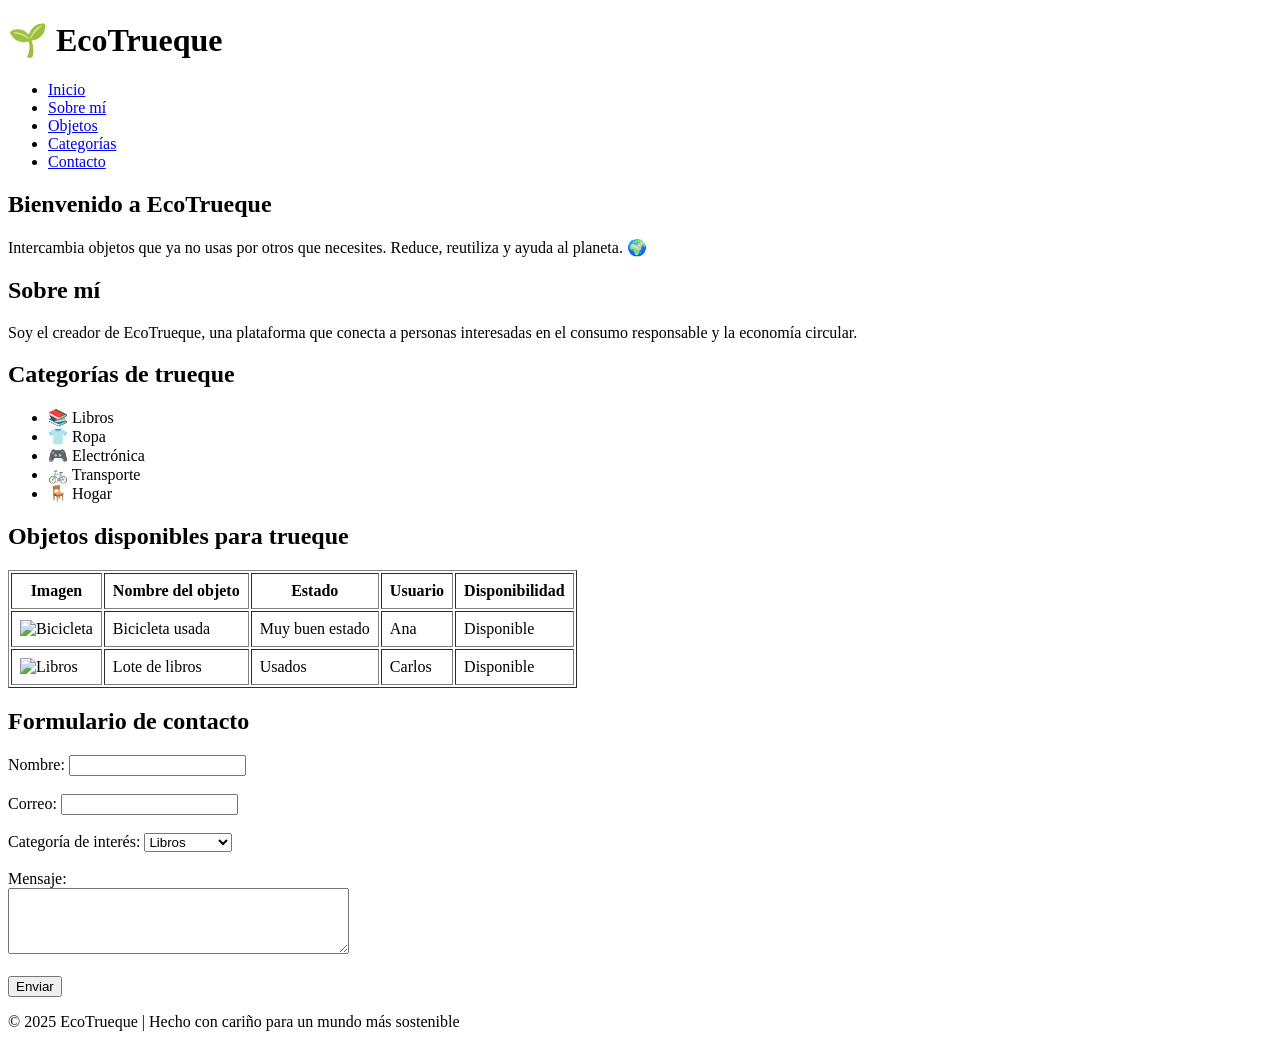
==== EcoTrueque.html @ 469d0162 "Archivo de EcoTrueque nombre arreglado" ====
<!DOCTYPE html>
<html lang="es">
<head>
    <link rel="stylesheet" href="EcoTrueque.css">
    <meta charset="UTF-8">
    <meta name="viewport" content="width=device-width, initial-scale=1.0">
    <title>EcoTrueque</title>
</head>
<body>

    <!-- Encabezado -->
    <header>
        <h1>🌱 EcoTrueque</h1>
        <nav>
            <ul>
                <li><a href="#inicio">Inicio</a></li>
                <li><a href="#sobre-mi">Sobre mí</a></li>
                <li><a href="#proyectos">Objetos</a></li>
                <li><a href="#categorias">Categorías</a></li>
                <li><a href="#contacto">Contacto</a></li>
            </ul>
        </nav>
    </header>

    <!-- Sección de bienvenida -->
    <main>
        <section id="inicio">
            <h2>Bienvenido a EcoTrueque</h2>
            <p>Intercambia objetos que ya no usas por otros que necesites. Reduce, reutiliza y ayuda al planeta. 🌍</p>
        </section>

        <!-- Sección sobre mí -->
        <section id="sobre-mi">
            <h2>Sobre mí</h2>
            <p>Soy el creador de EcoTrueque, una plataforma que conecta a personas interesadas en el consumo responsable y la economía circular.</p>
        </section>

        <!-- Lista de categorías -->
        <section id="categorias">
            <h2>Categorías de trueque</h2>
            <ul>
                <li>📚 Libros</li>
                <li>👕 Ropa</li>
                <li>🎮 Electrónica</li>
                <li>🚲 Transporte</li>
                <li>🪑 Hogar</li>
            </ul>
        </section>

        <!-- Tabla de objetos disponibles -->
        <section id="proyectos">
            <h2>Objetos disponibles para trueque</h2>
            <table border="1" cellpadding="8">
                <thead>
                    <tr>
                        <th>Imagen</th>
                        <th>Nombre del objeto</th>
                        <th>Estado</th>
                        <th>Usuario</th>
                        <th>Disponibilidad</th>
                    </tr>
                </thead>
                <tbody>
                    <tr>
                        <td><img src="bicicleta.jpg" alt="Bicicleta" width="80"></td>
                        <td>Bicicleta usada</td>
                        <td>Muy buen estado</td>
                        <td>Ana</td>
                        <td>Disponible</td>
                    </tr>
                    <tr>
                        <td><img src="libros.jpg" alt="Libros" width="80"></td>
                        <td>Lote de libros</td>
                        <td>Usados</td>
                        <td>Carlos</td>
                        <td>Disponible</td>
                    </tr>
                </tbody>
            </table>
        </section>

        <!-- Formulario de contacto -->
        <section id="contacto">
            <h2>Formulario de contacto</h2>
            <form>
                <label for="nombre">Nombre:</label>
                <input type="text" id="nombre" name="nombre" required><br><br>

                <label for="email">Correo:</label>
                <input type="email" id="email" name="email" required><br><br>

                <label for="categoria">Categoría de interés:</label>
                <select id="categoria" name="categoria">
                    <option value="libros">Libros</option>
                    <option value="ropa">Ropa</option>
                    <option value="electronica">Electrónica</option>
                    <option value="transporte">Transporte</option>
                    <option value="hogar">Hogar</option>
                </select><br><br>

                <label for="mensaje">Mensaje:</label><br>
                <textarea id="mensaje" name="mensaje" rows="4" cols="40"></textarea><br><br>

                <input type="submit" value="Enviar">
            </form>
        </section>
    </main>

    <!-- Pie de página -->
    <footer>
        <p>© 2025 EcoTrueque | Hecho con cariño para un mundo más sostenible</p>
    </footer>

</body>
</html>
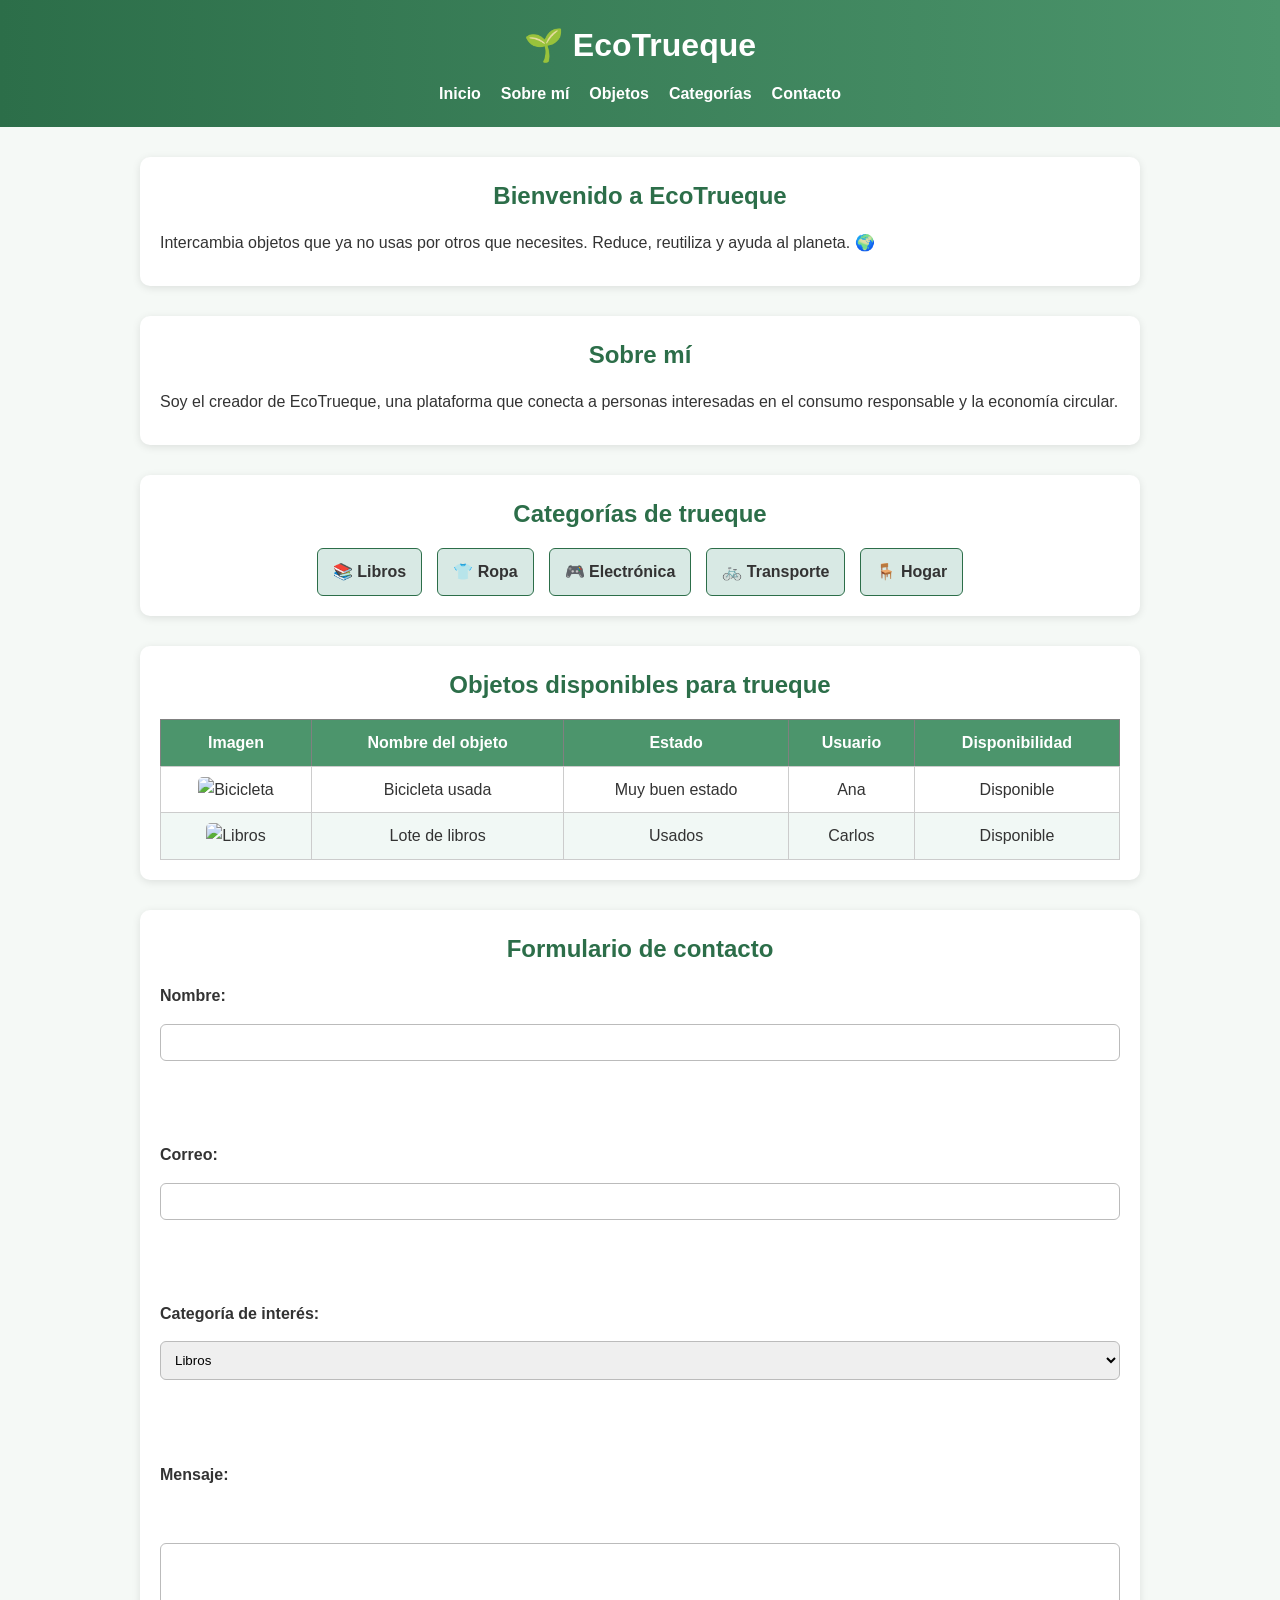
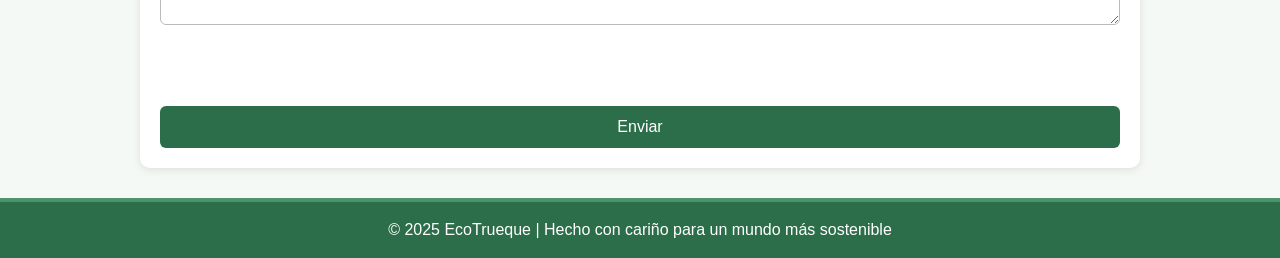
==== commit 0cd7a1e2: "Favicon para EcoTrueque" ====
--- a/EcoTrueque.html
+++ b/EcoTrueque.html
@@ -5,6 +5,7 @@
     <meta charset="UTF-8">
     <meta name="viewport" content="width=device-width, initial-scale=1.0">
     <title>EcoTrueque</title>
+    <link rel="icon" type="image/png" href="EcoTrueque Favicon.png">
 </head>
 <body>
 
--- a/EcoTrueque.css
+++ b/EcoTrueque.css
@@ -0,0 +1,168 @@
+
+* {
+  margin: 0;
+  padding: 0;
+  box-sizing: border-box;
+  font-family: "Segoe UI", Tahoma, sans-serif;
+}
+
+body {
+  background-color: #f5f9f6;
+  color: #333;
+  line-height: 1.6;
+}
+
+header {
+  background: linear-gradient(90deg, #2c6e49, #4c956c);
+  color: white;
+  padding: 20px 15px;
+  text-align: center;
+  position: sticky;
+  top: 0;
+  z-index: 1000;
+}
+
+header h1 {
+  font-size: 2rem;
+  margin-bottom: 10px;
+}
+
+header nav ul {
+  list-style: none;
+  display: flex;
+  justify-content: center;
+  flex-wrap: wrap;
+  gap: 20px;
+}
+
+header nav ul li a {
+  color: white;
+  text-decoration: none;
+  font-weight: bold;
+  transition: color 0.3s ease;
+}
+
+header nav ul li a:hover {
+  color: #d8f3dc;
+}
+
+section {
+  max-width: 1000px;
+  margin: 30px auto;
+  padding: 20px;
+  background: white;
+  border-radius: 10px;
+  box-shadow: 0 2px 8px rgba(0, 0, 0, 0.1);
+}
+
+section h2 {
+  text-align: center;
+  margin-bottom: 15px;
+  color: #2c6e49;
+}
+
+section p {
+  margin-bottom: 10px;
+}
+
+#categorias ul {
+  list-style: none;
+  display: flex;
+  flex-wrap: wrap;
+  justify-content: center;
+  gap: 15px;
+  margin-top: 15px;
+}
+
+#categorias ul li {
+  background: #d8e9e4;
+  border: 1px solid #2c6e49;
+  border-radius: 6px;
+  padding: 10px 15px;
+  font-weight: bold;
+  transition: transform 0.2s ease;
+}
+
+#categorias ul li:hover {
+  transform: scale(1.05);
+  background: #b7dfcc;
+}
+
+#proyectos table {
+  width: 100%;
+  border-collapse: collapse;
+  margin-top: 15px;
+}
+
+#proyectos th {
+  background: #4c956c;
+  color: white;
+  padding: 10px;
+  text-align: center;
+}
+
+#proyectos td {
+  border: 1px solid #ccc;
+  padding: 10px;
+  text-align: center;
+}
+
+#proyectos tr:nth-child(even) {
+  background: #f1f8f5;
+}
+
+#proyectos img {
+  border-radius: 5px;
+}
+
+form {
+  display: grid;
+  gap: 15px;
+}
+
+form label {
+  font-weight: bold;
+}
+
+input[type="text"],
+input[type="email"],
+select,
+textarea {
+  width: 100%;
+  padding: 10px;
+  border: 1px solid #bbb;
+  border-radius: 6px;
+  outline: none;
+  transition: border 0.3s ease;
+}
+
+input[type="text"]:focus,
+input[type="email"]:focus,
+select:focus,
+textarea:focus {
+  border: 1px solid #2c6e49;
+}
+
+input[type="submit"] {
+  background: #2c6e49;
+  color: white;
+  border: none;
+  padding: 12px;
+  border-radius: 6px;
+  cursor: pointer;
+  font-size: 1rem;
+  transition: background 0.3s ease;
+}
+
+input[type="submit"]:hover {
+  background: #4c956c;
+}
+
+footer {
+  background: #2c6e49;
+  color: white;
+  text-align: center;
+  padding: 15px;
+  margin-top: 20px;
+  border-top: 4px solid #4c956c;
+}
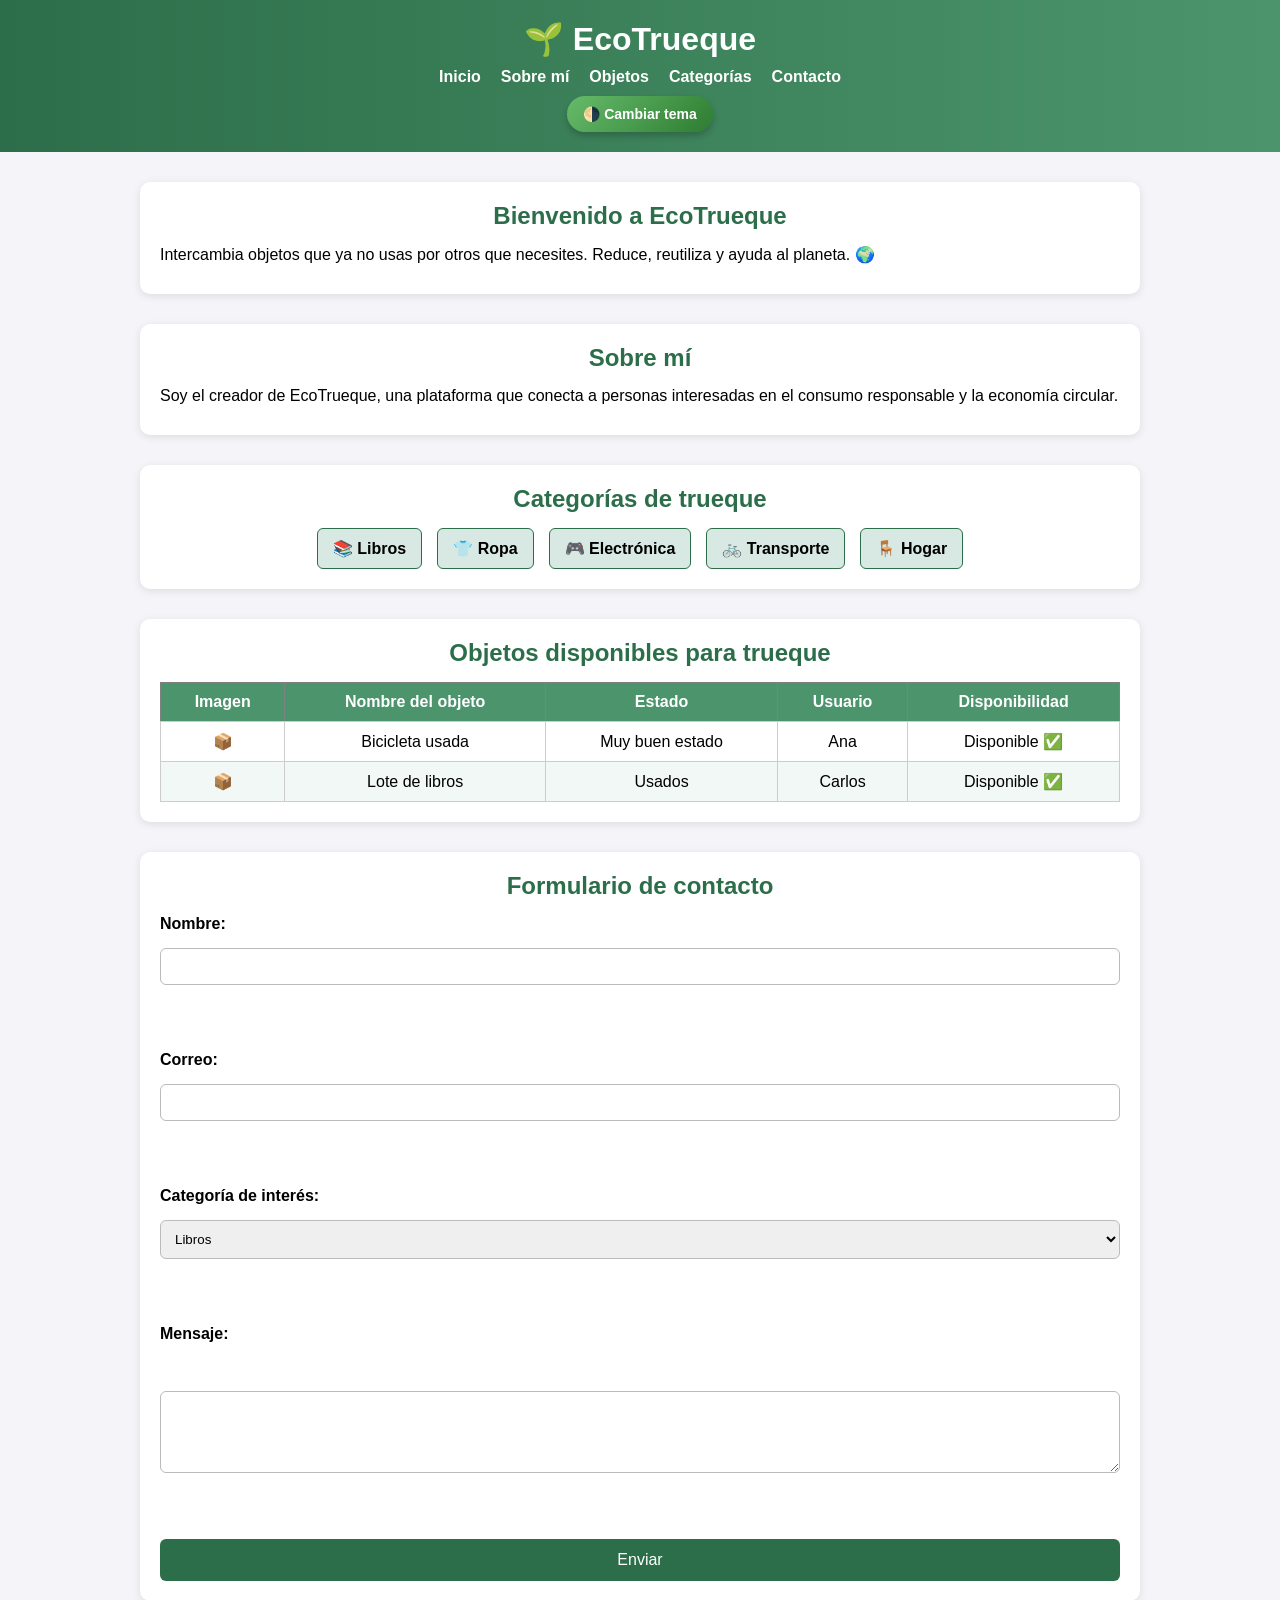
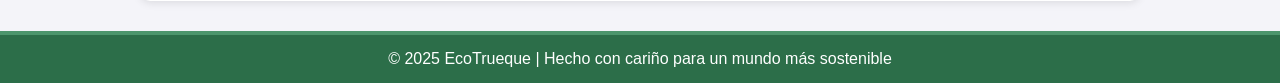
==== commit 61ffa15e: "Variables – Condicionales – Eventos – Funciones con JS" ====
--- a/EcoTrueque.html
+++ b/EcoTrueque.html
@@ -21,6 +21,9 @@
                 <li><a href="#contacto">Contacto</a></li>
             </ul>
         </nav>
+
+         <button id="btn-tema">🌗 Cambiar tema</button>
+
     </header>
 
     <!-- Sección de bienvenida -->
@@ -111,6 +114,6 @@
     <footer>
         <p>© 2025 EcoTrueque | Hecho con cariño para un mundo más sostenible</p>
     </footer>
-
+<script src="EcoTrueque.js"></script>
 </body>
 </html>
--- a/EcoTrueque.css
+++ b/EcoTrueque.css
@@ -6,10 +6,18 @@
   font-family: "Segoe UI", Tahoma, sans-serif;
 }
 
+
 body {
-  background-color: #f5f9f6;
-  color: #333;
-  line-height: 1.6;
+    background-color: #f4f4f9;
+    color: #000; 
+    transition: background-color 0.6s ease, color 0.6s ease;
+    font-family: Arial, sans-serif;
+}
+
+
+body.oscuro {
+    background-color: #222;
+    color: #000;
 }
 
 header {
@@ -165,4 +173,23 @@
   padding: 15px;
   margin-top: 20px;
   border-top: 4px solid #4c956c;
+}
+
+#btn-tema {
+    background: linear-gradient(135deg, #66bb6a, #2e7d32);
+    color: white;
+    border: none;
+    padding: 10px 16px;
+    border-radius: 30px;
+    cursor: pointer;
+    margin-top: 10px;
+    font-weight: bold;
+    font-size: 14px;
+    box-shadow: 0px 4px 6px rgba(0,0,0,0.2);
+    transition: all 0.3s ease;
+}
+
+#btn-tema:hover {
+    transform: scale(1.1);
+    background: linear-gradient(135deg, #81c784, #388e3c);
 }
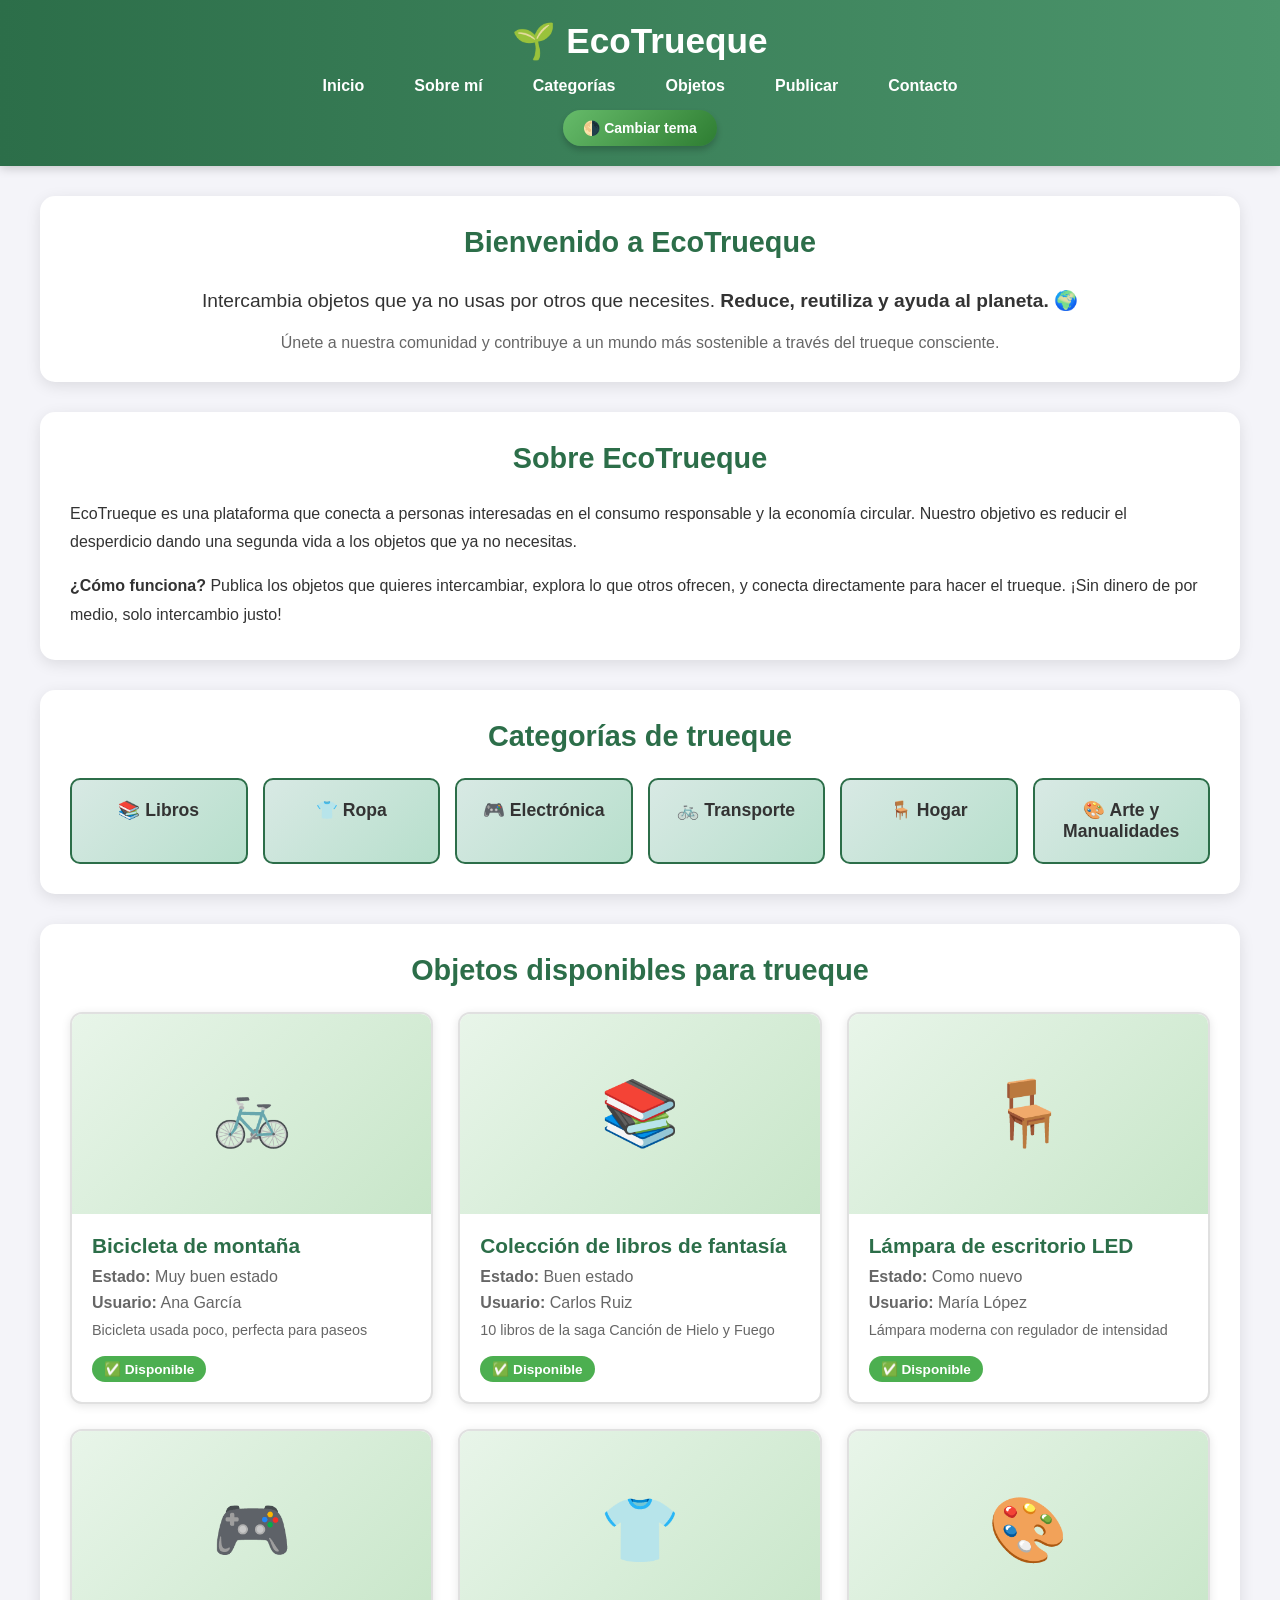
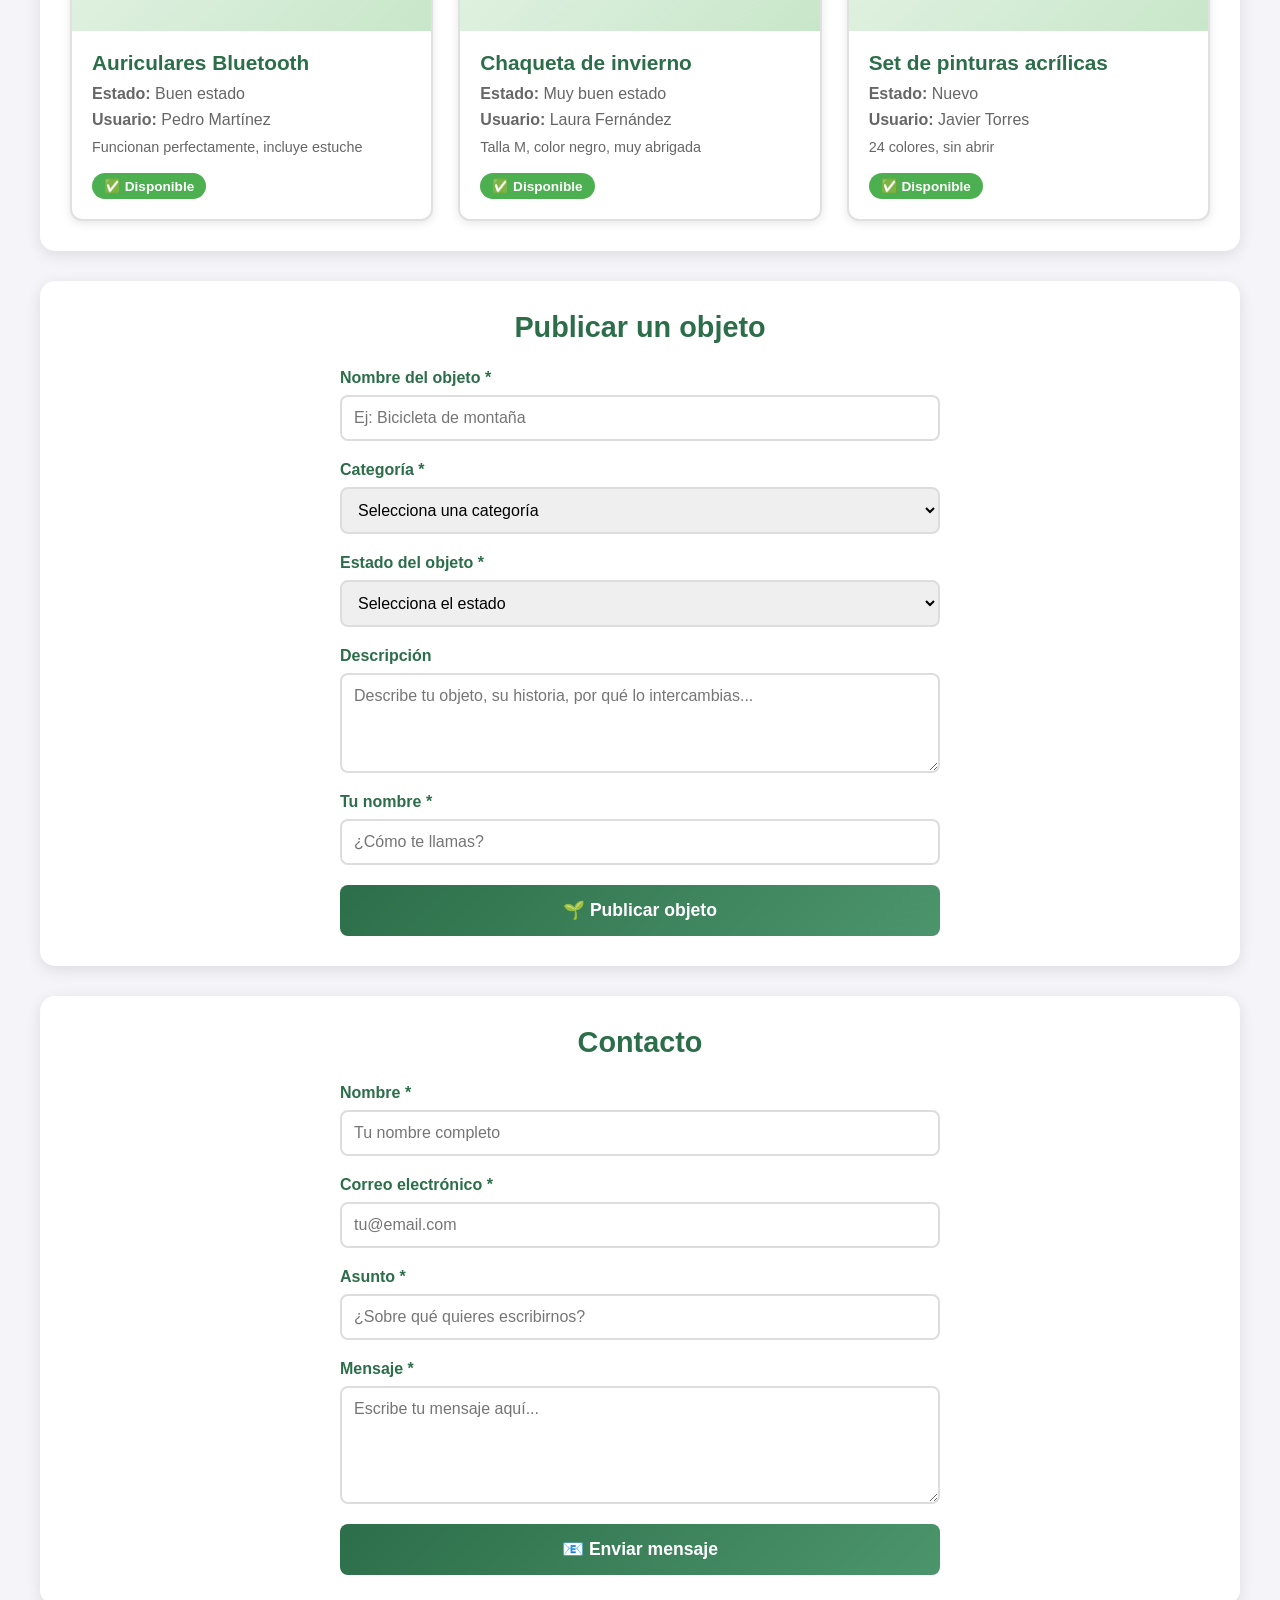
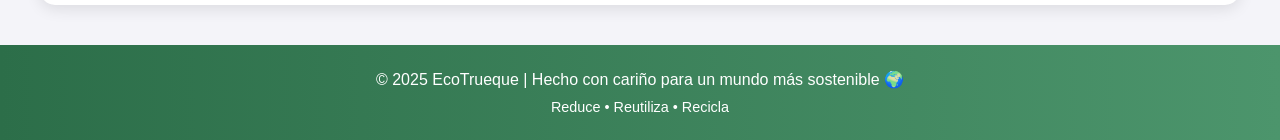
==== commit d08edf2b: "Proyecto Finalizado" ====
--- a/EcoTrueque.html
+++ b/EcoTrueque.html
@@ -4,42 +4,51 @@
     <link rel="stylesheet" href="EcoTrueque.css">
     <meta charset="UTF-8">
     <meta name="viewport" content="width=device-width, initial-scale=1.0">
-    <title>EcoTrueque</title>
+    <title>🌱 EcoTrueque - Intercambia y Recicla</title>
     <link rel="icon" type="image/png" href="EcoTrueque Favicon.png">
+    
 </head>
 <body>
-
-    <!-- Encabezado -->
     <header>
         <h1>🌱 EcoTrueque</h1>
         <nav>
             <ul>
                 <li><a href="#inicio">Inicio</a></li>
                 <li><a href="#sobre-mi">Sobre mí</a></li>
-                <li><a href="#proyectos">Objetos</a></li>
                 <li><a href="#categorias">Categorías</a></li>
+                <li><a href="#objetos">Objetos</a></li>
+                <li><a href="#publicar">Publicar</a></li>
                 <li><a href="#contacto">Contacto</a></li>
             </ul>
         </nav>
-
-         <button id="btn-tema">🌗 Cambiar tema</button>
-
+        <button id="btn-tema">🌗 Cambiar tema</button>
     </header>
 
-    <!-- Sección de bienvenida -->
     <main>
         <section id="inicio">
             <h2>Bienvenido a EcoTrueque</h2>
-            <p>Intercambia objetos que ya no usas por otros que necesites. Reduce, reutiliza y ayuda al planeta. 🌍</p>
+            <p style="text-align: center; font-size: 1.2rem; line-height: 1.8;">
+                Intercambia objetos que ya no usas por otros que necesites. 
+                <strong>Reduce, reutiliza y ayuda al planeta.</strong> 🌍
+            </p>
+            <p style="text-align: center; margin-top: 15px; color: #666;">
+                Únete a nuestra comunidad y contribuye a un mundo más sostenible a través del trueque consciente.
+            </p>
         </section>
 
-        <!-- Sección sobre mí -->
         <section id="sobre-mi">
-            <h2>Sobre mí</h2>
-            <p>Soy el creador de EcoTrueque, una plataforma que conecta a personas interesadas en el consumo responsable y la economía circular.</p>
+            <h2>Sobre EcoTrueque</h2>
+            <p style="line-height: 1.8;">
+                EcoTrueque es una plataforma que conecta a personas interesadas en el consumo responsable 
+                y la economía circular. Nuestro objetivo es reducir el desperdicio dando una segunda vida 
+                a los objetos que ya no necesitas.
+            </p>
+            <p style="margin-top: 15px; line-height: 1.8;">
+                <strong>¿Cómo funciona?</strong> Publica los objetos que quieres intercambiar, explora lo que otros 
+                ofrecen, y conecta directamente para hacer el trueque. ¡Sin dinero de por medio, solo intercambio justo!
+            </p>
         </section>
 
-        <!-- Lista de categorías -->
         <section id="categorias">
             <h2>Categorías de trueque</h2>
             <ul>
@@ -48,72 +57,95 @@
                 <li>🎮 Electrónica</li>
                 <li>🚲 Transporte</li>
                 <li>🪑 Hogar</li>
+                <li>🎨 Arte y Manualidades</li>
             </ul>
         </section>
 
-        <!-- Tabla de objetos disponibles -->
-        <section id="proyectos">
+        <section id="objetos">
             <h2>Objetos disponibles para trueque</h2>
-            <table border="1" cellpadding="8">
-                <thead>
-                    <tr>
-                        <th>Imagen</th>
-                        <th>Nombre del objeto</th>
-                        <th>Estado</th>
-                        <th>Usuario</th>
-                        <th>Disponibilidad</th>
-                    </tr>
-                </thead>
-                <tbody>
-                    <tr>
-                        <td><img src="bicicleta.jpg" alt="Bicicleta" width="80"></td>
-                        <td>Bicicleta usada</td>
-                        <td>Muy buen estado</td>
-                        <td>Ana</td>
-                        <td>Disponible</td>
-                    </tr>
-                    <tr>
-                        <td><img src="libros.jpg" alt="Libros" width="80"></td>
-                        <td>Lote de libros</td>
-                        <td>Usados</td>
-                        <td>Carlos</td>
-                        <td>Disponible</td>
-                    </tr>
-                </tbody>
-            </table>
+            <div id="alertContainer"></div>
+            <div class="objetos-grid" id="objetosGrid"></div>
         </section>
 
-        <!-- Formulario de contacto -->
+        <section id="publicar">
+            <h2>Publicar un objeto</h2>
+            <form id="formPublicar">
+                <div class="form-group">
+                    <label for="nombreObjeto">Nombre del objeto *</label>
+                    <input type="text" id="nombreObjeto" required placeholder="Ej: Bicicleta de montaña">
+                </div>
+
+                <div class="form-group">
+                    <label for="categoria">Categoría *</label>
+                    <select id="categoria" required>
+                        <option value="">Selecciona una categoría</option>
+                        <option value="libros">📚 Libros</option>
+                        <option value="ropa">👕 Ropa</option>
+                        <option value="electronica">🎮 Electrónica</option>
+                        <option value="transporte">🚲 Transporte</option>
+                        <option value="hogar">🪑 Hogar</option>
+                        <option value="arte">🎨 Arte y Manualidades</option>
+                    </select>
+                </div>
+
+                <div class="form-group">
+                    <label for="estado">Estado del objeto *</label>
+                    <select id="estado" required>
+                        <option value="">Selecciona el estado</option>
+                        <option value="nuevo">Nuevo</option>
+                        <option value="como nuevo">Como nuevo</option>
+                        <option value="muy buen estado">Muy buen estado</option>
+                        <option value="buen estado">Buen estado</option>
+                        <option value="usado">Usado</option>
+                    </select>
+                </div>
+
+                <div class="form-group">
+                    <label for="descripcion">Descripción</label>
+                    <textarea id="descripcion" rows="4" placeholder="Describe tu objeto, su historia, por qué lo intercambias..."></textarea>
+                </div>
+
+                <div class="form-group">
+                    <label for="nombreUsuario">Tu nombre *</label>
+                    <input type="text" id="nombreUsuario" required placeholder="¿Cómo te llamas?">
+                </div>
+
+                <button type="submit" class="btn-submit">🌱 Publicar objeto</button>
+            </form>
+        </section>
+
         <section id="contacto">
-            <h2>Formulario de contacto</h2>
-            <form>
-                <label for="nombre">Nombre:</label>
-                <input type="text" id="nombre" name="nombre" required><br><br>
+            <h2>Contacto</h2>
+            <form id="formContacto">
+                <div class="form-group">
+                    <label for="nombre">Nombre *</label>
+                    <input type="text" id="nombre" required placeholder="Tu nombre completo">
+                </div>
 
-                <label for="email">Correo:</label>
-                <input type="email" id="email" name="email" required><br><br>
+                <div class="form-group">
+                    <label for="email">Correo electrónico *</label>
+                    <input type="email" id="email" required placeholder="tu@email.com">
+                </div>
 
-                <label for="categoria">Categoría de interés:</label>
-                <select id="categoria" name="categoria">
-                    <option value="libros">Libros</option>
-                    <option value="ropa">Ropa</option>
-                    <option value="electronica">Electrónica</option>
-                    <option value="transporte">Transporte</option>
-                    <option value="hogar">Hogar</option>
-                </select><br><br>
+                <div class="form-group">
+                    <label for="asunto">Asunto *</label>
+                    <input type="text" id="asunto" required placeholder="¿Sobre qué quieres escribirnos?">
+                </div>
 
-                <label for="mensaje">Mensaje:</label><br>
-                <textarea id="mensaje" name="mensaje" rows="4" cols="40"></textarea><br><br>
+                <div class="form-group">
+                    <label for="mensaje">Mensaje *</label>
+                    <textarea id="mensaje" rows="5" required placeholder="Escribe tu mensaje aquí..."></textarea>
+                </div>
 
-                <input type="submit" value="Enviar">
+                <button type="submit" class="btn-submit">📧 Enviar mensaje</button>
             </form>
         </section>
     </main>
 
-    <!-- Pie de página -->
     <footer>
-        <p>© 2025 EcoTrueque | Hecho con cariño para un mundo más sostenible</p>
+        <p>© 2025 EcoTrueque | Hecho con cariño para un mundo más sostenible 🌍</p>
+        <p style="margin-top: 10px; font-size: 0.9rem;">Reduce • Reutiliza • Recicla</p>
     </footer>
-<script src="EcoTrueque.js"></script>
+    <script src="EcoTrueque.js"></script>
 </body>
 </html>
--- a/EcoTrueque.css
+++ b/EcoTrueque.css
@@ -1,195 +1,292 @@
-
 * {
-  margin: 0;
-  padding: 0;
-  box-sizing: border-box;
-  font-family: "Segoe UI", Tahoma, sans-serif;
-}
-
-
-body {
-    background-color: #f4f4f9;
-    color: #000; 
-    transition: background-color 0.6s ease, color 0.6s ease;
-    font-family: Arial, sans-serif;
-}
-
-
-body.oscuro {
-    background-color: #222;
-    color: #000;
-}
-
-header {
-  background: linear-gradient(90deg, #2c6e49, #4c956c);
-  color: white;
-  padding: 20px 15px;
-  text-align: center;
-  position: sticky;
-  top: 0;
-  z-index: 1000;
-}
-
-header h1 {
-  font-size: 2rem;
-  margin-bottom: 10px;
-}
-
-header nav ul {
-  list-style: none;
-  display: flex;
-  justify-content: center;
-  flex-wrap: wrap;
-  gap: 20px;
-}
-
-header nav ul li a {
-  color: white;
-  text-decoration: none;
-  font-weight: bold;
-  transition: color 0.3s ease;
-}
-
-header nav ul li a:hover {
-  color: #d8f3dc;
-}
-
-section {
-  max-width: 1000px;
-  margin: 30px auto;
-  padding: 20px;
-  background: white;
-  border-radius: 10px;
-  box-shadow: 0 2px 8px rgba(0, 0, 0, 0.1);
-}
-
-section h2 {
-  text-align: center;
-  margin-bottom: 15px;
-  color: #2c6e49;
-}
-
-section p {
-  margin-bottom: 10px;
-}
-
-#categorias ul {
-  list-style: none;
-  display: flex;
-  flex-wrap: wrap;
-  justify-content: center;
-  gap: 15px;
-  margin-top: 15px;
-}
-
-#categorias ul li {
-  background: #d8e9e4;
-  border: 1px solid #2c6e49;
-  border-radius: 6px;
-  padding: 10px 15px;
-  font-weight: bold;
-  transition: transform 0.2s ease;
-}
-
-#categorias ul li:hover {
-  transform: scale(1.05);
-  background: #b7dfcc;
-}
-
-#proyectos table {
-  width: 100%;
-  border-collapse: collapse;
-  margin-top: 15px;
-}
-
-#proyectos th {
-  background: #4c956c;
-  color: white;
-  padding: 10px;
-  text-align: center;
-}
-
-#proyectos td {
-  border: 1px solid #ccc;
-  padding: 10px;
-  text-align: center;
-}
-
-#proyectos tr:nth-child(even) {
-  background: #f1f8f5;
-}
-
-#proyectos img {
-  border-radius: 5px;
-}
-
-form {
-  display: grid;
-  gap: 15px;
-}
-
-form label {
-  font-weight: bold;
-}
-
-input[type="text"],
-input[type="email"],
-select,
-textarea {
-  width: 100%;
-  padding: 10px;
-  border: 1px solid #bbb;
-  border-radius: 6px;
-  outline: none;
-  transition: border 0.3s ease;
-}
-
-input[type="text"]:focus,
-input[type="email"]:focus,
-select:focus,
-textarea:focus {
-  border: 1px solid #2c6e49;
-}
-
-input[type="submit"] {
-  background: #2c6e49;
-  color: white;
-  border: none;
-  padding: 12px;
-  border-radius: 6px;
-  cursor: pointer;
-  font-size: 1rem;
-  transition: background 0.3s ease;
-}
-
-input[type="submit"]:hover {
-  background: #4c956c;
-}
-
-footer {
-  background: #2c6e49;
-  color: white;
-  text-align: center;
-  padding: 15px;
-  margin-top: 20px;
-  border-top: 4px solid #4c956c;
-}
-
-#btn-tema {
-    background: linear-gradient(135deg, #66bb6a, #2e7d32);
-    color: white;
-    border: none;
-    padding: 10px 16px;
-    border-radius: 30px;
-    cursor: pointer;
-    margin-top: 10px;
-    font-weight: bold;
-    font-size: 14px;
-    box-shadow: 0px 4px 6px rgba(0,0,0,0.2);
-    transition: all 0.3s ease;
-}
-
-#btn-tema:hover {
-    transform: scale(1.1);
-    background: linear-gradient(135deg, #81c784, #388e3c);
-}+            margin: 0;
+            padding: 0;
+            box-sizing: border-box;
+            font-family: "Segoe UI", Tahoma, sans-serif;
+        }
+
+        body {
+            background-color: #f4f4f9;
+            color: #333;
+            transition: background-color 0.6s ease, color 0.6s ease;
+        }
+
+        body.oscuro {
+            background-color: #1a1a1a;
+            color: #e0e0e0;
+        }
+
+        body.oscuro section {
+            background: #2a2a2a;
+            color: #e0e0e0;
+        }
+
+        body.oscuro .objeto-card {
+            background: #333;
+            border-color: #4c956c;
+        }
+
+        header {
+            background: linear-gradient(90deg, #2c6e49, #4c956c);
+            color: white;
+            padding: 20px 15px;
+            text-align: center;
+            position: sticky;
+            top: 0;
+            z-index: 1000;
+            box-shadow: 0 2px 10px rgba(0,0,0,0.2);
+        }
+
+        header h1 {
+            font-size: 2.2rem;
+            margin-bottom: 15px;
+        }
+
+        header nav ul {
+            list-style: none;
+            display: flex;
+            justify-content: center;
+            flex-wrap: wrap;
+            gap: 20px;
+            margin-bottom: 15px;
+        }
+
+        header nav ul li a {
+            color: white;
+            text-decoration: none;
+            font-weight: bold;
+            transition: all 0.3s ease;
+            padding: 8px 15px;
+            border-radius: 5px;
+        }
+
+        header nav ul li a:hover {
+            background: rgba(255,255,255,0.2);
+            color: #d8f3dc;
+        }
+
+        #btn-tema {
+            background: linear-gradient(135deg, #66bb6a, #2e7d32);
+            color: white;
+            border: none;
+            padding: 10px 20px;
+            border-radius: 30px;
+            cursor: pointer;
+            font-weight: bold;
+            font-size: 14px;
+            box-shadow: 0px 4px 6px rgba(0,0,0,0.2);
+            transition: all 0.3s ease;
+        }
+
+        #btn-tema:hover {
+            transform: scale(1.05);
+            background: linear-gradient(135deg, #81c784, #388e3c);
+        }
+
+        section {
+            max-width: 1200px;
+            margin: 30px auto;
+            padding: 30px;
+            background: white;
+            border-radius: 15px;
+            box-shadow: 0 4px 15px rgba(0,0,0,0.1);
+        }
+
+        section h2 {
+            text-align: center;
+            margin-bottom: 25px;
+            color: #2c6e49;
+            font-size: 1.8rem;
+        }
+
+        #categorias ul {
+            list-style: none;
+            display: grid;
+            grid-template-columns: repeat(auto-fit, minmax(150px, 1fr));
+            gap: 15px;
+            margin-top: 20px;
+        }
+
+        #categorias ul li {
+            background: linear-gradient(135deg, #d8e9e4, #b7dfcc);
+            border: 2px solid #2c6e49;
+            border-radius: 10px;
+            padding: 20px;
+            font-weight: bold;
+            text-align: center;
+            transition: all 0.3s ease;
+            cursor: pointer;
+            font-size: 1.1rem;
+        }
+
+        #categorias ul li:hover {
+            transform: translateY(-5px);
+            box-shadow: 0 5px 15px rgba(44,110,73,0.3);
+        }
+
+        .objetos-grid {
+            display: grid;
+            grid-template-columns: repeat(auto-fill, minmax(280px, 1fr));
+            gap: 25px;
+            margin-top: 20px;
+        }
+
+        .objeto-card {
+            background: white;
+            border: 2px solid #e0e0e0;
+            border-radius: 12px;
+            overflow: hidden;
+            transition: all 0.3s ease;
+            box-shadow: 0 2px 10px rgba(0,0,0,0.1);
+        }
+
+        .objeto-card:hover {
+            transform: translateY(-8px);
+            box-shadow: 0 8px 25px rgba(44,110,73,0.3);
+            border-color: #2c6e49;
+        }
+
+        .objeto-img {
+            width: 100%;
+            height: 200px;
+            object-fit: cover;
+            background: linear-gradient(135deg, #e8f5e9, #c8e6c9);
+            display: flex;
+            align-items: center;
+            justify-content: center;
+            font-size: 4rem;
+        }
+
+        .objeto-info {
+            padding: 20px;
+        }
+
+        .objeto-info h3 {
+            color: #2c6e49;
+            margin-bottom: 10px;
+            font-size: 1.3rem;
+        }
+
+        .objeto-info p {
+            margin: 8px 0;
+            color: #666;
+        }
+
+        .badge {
+            display: inline-block;
+            padding: 5px 12px;
+            border-radius: 20px;
+            font-size: 0.85rem;
+            font-weight: bold;
+            margin-top: 10px;
+        }
+
+        .badge-disponible {
+            background: #4caf50;
+            color: white;
+        }
+
+        .badge-reservado {
+            background: #ff9800;
+            color: white;
+        }
+
+        form {
+            display: grid;
+            gap: 20px;
+            max-width: 600px;
+            margin: 0 auto;
+        }
+
+        .form-group {
+            display: flex;
+            flex-direction: column;
+        }
+
+        form label {
+            font-weight: bold;
+            margin-bottom: 8px;
+            color: #2c6e49;
+        }
+
+        input[type="text"],
+        input[type="email"],
+        select,
+        textarea {
+            width: 100%;
+            padding: 12px;
+            border: 2px solid #ddd;
+            border-radius: 8px;
+            outline: none;
+            transition: all 0.3s ease;
+            font-size: 1rem;
+        }
+
+        input[type="text"]:focus,
+        input[type="email"]:focus,
+        select:focus,
+        textarea:focus {
+            border-color: #2c6e49;
+            box-shadow: 0 0 0 3px rgba(44,110,73,0.1);
+        }
+
+        .btn-submit {
+            background: linear-gradient(135deg, #2c6e49, #4c956c);
+            color: white;
+            border: none;
+            padding: 15px 30px;
+            border-radius: 8px;
+            cursor: pointer;
+            font-size: 1.1rem;
+            font-weight: bold;
+            transition: all 0.3s ease;
+        }
+
+        .btn-submit:hover {
+            transform: translateY(-2px);
+            box-shadow: 0 5px 15px rgba(44,110,73,0.3);
+        }
+
+        footer {
+            background: linear-gradient(90deg, #2c6e49, #4c956c);
+            color: white;
+            text-align: center;
+            padding: 25px;
+            margin-top: 40px;
+        }
+
+        .alert {
+            padding: 15px;
+            border-radius: 8px;
+            margin: 20px auto;
+            max-width: 600px;
+            text-align: center;
+            font-weight: bold;
+        }
+
+        .alert-success {
+            background: #d4edda;
+            color: #155724;
+            border: 2px solid #c3e6cb;
+        }
+
+        .alert-error {
+            background: #f8d7da;
+            color: #721c24;
+            border: 2px solid #f5c6cb;
+        }
+
+        .hidden {
+            display: none;
+        }
+
+        @media (max-width: 768px) {
+            header h1 {
+                font-size: 1.5rem;
+            }
+            
+            section {
+                padding: 20px;
+                margin: 20px 10px;
+            }
+        }
